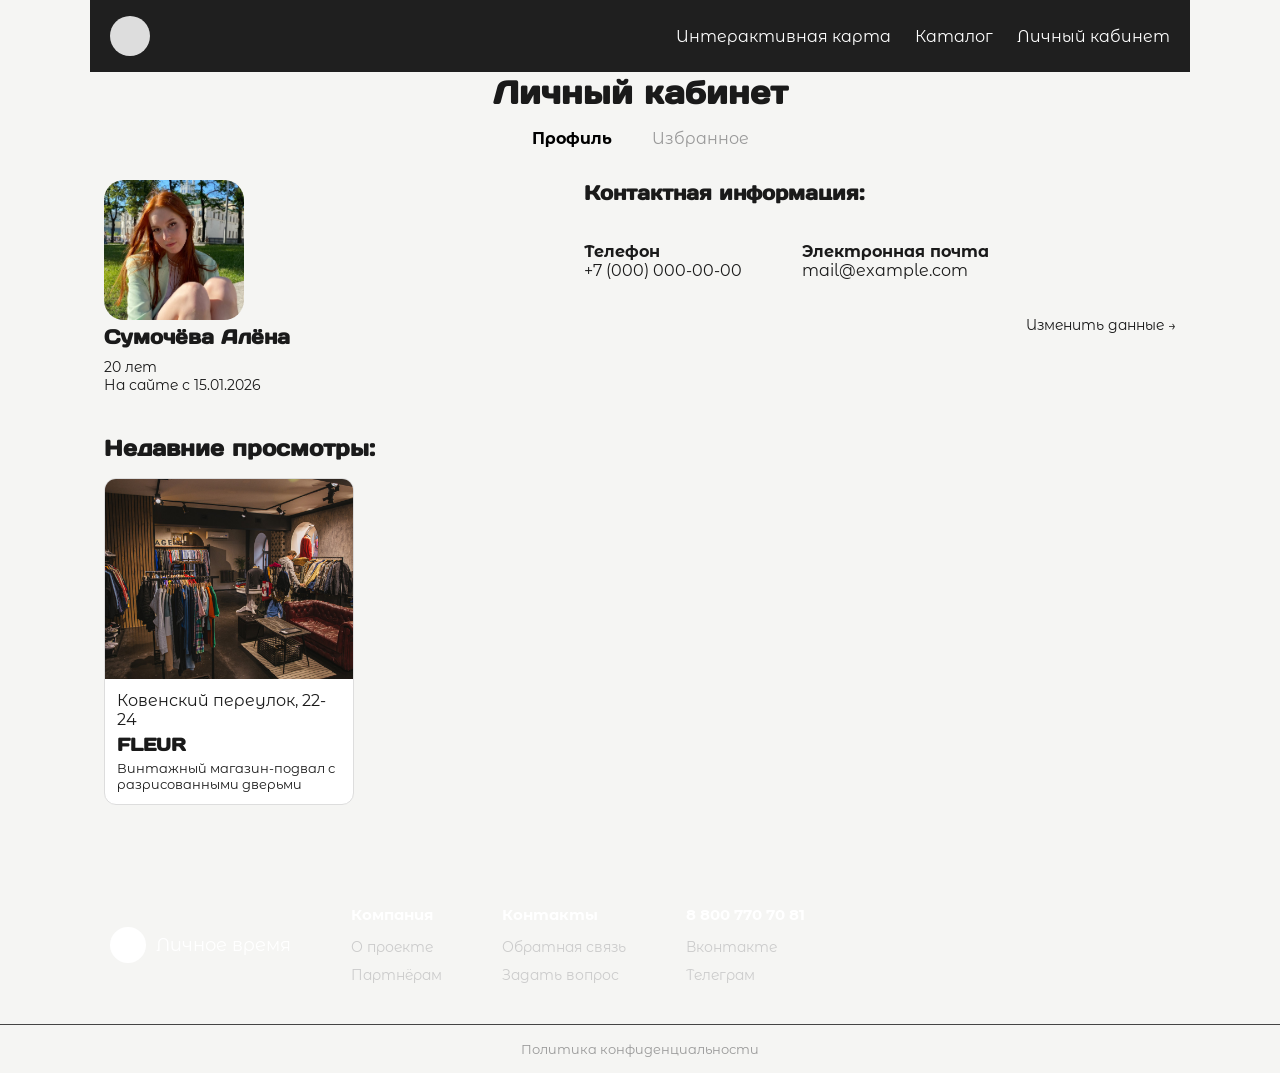
==== lk.html @ d2d65a81 "проект" ====
<!DOCTYPE html>
<html lang="ru">
<head>
    <meta charset="UTF-8">
    <meta name="viewport" content="width=device-width, initial-scale=1.0">
    <title>Лк профиль</title>

    <link rel="preconnect" href="https://fonts.googleapis.com">
    <link rel="preconnect" href="https://fonts.gstatic.com" crossorigin>
    <link href="https://fonts.googleapis.com/css2?family=Days+One&family=Montserrat+Alternates:wght@400;700&display=swap" rel="stylesheet">

    <link rel="stylesheet" href="css/style-lk.css">
</head>

<body>

    <header class="header">
        <div class="headers">
            <a href="index.html" class="header-logo"></a>

            <nav class="navigation">
                <a href="map.html">Интерактивная карта</a>
                <a href="catalog.html">Каталог</a>
                <a href="lk.html">Личный кабинет</a>
            </nav>
        </div>
    </header>

    <div class="container">
        <h1 class="title">Личный кабинет</h1>

        <nav class="tabs">
            <a class="tabs-link tabs-link--active" href="lk.html">Профиль</a>
            <a class="tabs-link" href="favorites.html">Избранное</a>
        </nav>

        <section class="profile">
            <div class="box-user">
                <img class="user-avatar" src="images/16.jpg" alt="">
                <div class="user-info">
                    <div>
                        <h2 class="user-name">Сумочёва Алёна</h2>
                        <p class="user-age">20 лет</p>
                    </div>
                    <p class="user-date">На сайте с 15.01.2026</p>
                </div>
            </div>

            <div class="box-contacts">
                <h2 class="contacts-title">Контактная информация:</h2>
                <div class="contacts-list">
                    <p><b>Телефон</b><br>+7 (000) 000-00-00</p>
                    <p><b>Электронная почта</b><br>mail@example.com</p>
                </div>
                <a class="contacts-edit" href="#">Изменить данные →</a>
            </div>
        </section>

        <h2 class="subtitle">Недавние просмотры:</h2>
        <div class="cards">
            <article class="card">
                <img class="card-img" src="images/8.jpg" alt="fleur">
                <div class="card-body">
                    <span class="card-addres  s">Ковенский переулок, 22-24</span>
                    <h3 class="card-name">Fleur</h3>
                    <p class="card-text">Винтажный магазин-подвал с разрисованными дверьми</p>
                </div>
            </article>
        </div>
    </div>

    <footer class="footer">
        <div class="footers">
            
            <div class="footer-brand">
                <span class="footer-logo"></span>
                <span>Личное время</span>
            </div>

            <div class="footer-col">
                <h4>Компания</h4>
                <a href="#">О проекте</a>
                <a href="#">Партнёрам</a>
            </div>

            <div class="footer-col">
                <h4>Контакты</h4>
                <a href="#">Обратная связь</a>
                <a href="#">Задать вопрос</a>
            </div>

            <div class="footer-col">
                <h4>8 800 770 70 81</h4>
                <a href="#">Вконтакте</a>
                <a href="#">Телеграм</a>
            </div>
        </div>

        <div class="footer-bottom">
            <span>Политика конфиденциальности</span>
        </div>
    </footer>

</body>
---- css/style-lk.css ----
* { box-sizing: border-box; }
body {
  margin: 0;
  background: #f5f5f3;
  color: #1a1a1a;
  font-family: serif;
}
a { color: inherit; text-decoration: none; }
.container {
    max-width: 1200px;
    width: 90%;
    margin: 0 auto; /*центрируем*/
    padding: 0 40px;
}

body {
  font-family: 'Montserrat Alternates', sans-serif; /* весь обычный текст */
}

h1, h2, h3,
.hero__title,
.section-title,
.how__title,
.card__name {
  font-family: 'Days One', sans-serif; /* заголовки */
}


.headers{
    display: flex;
    justify-content: space-between;
    align-items: center;
    max-width: 1100px;
    margin: 0 auto;
    padding: 16px 20px;
    background: #1f1f1f;
}
.header-logo {
    width: 40px;
    height: 40px;
    border-radius: 50%;
    background: #ddd;
}
.navigation { 
    display: flex; 
    gap: 24px; 
}
.navigation a { 
    color: #fff; 
    text-decoration: none; 
}


.main { padding-top: 40px; }
.title {
  margin: 0 0 16px;
  text-align: center;
  font-size: 32px;
}
.subtitle {
  margin: 40px 0 16px;
  font-size: 22px;
}


.tabs {
  display: flex;
  justify-content: center;
  gap: 40px;
  margin-bottom: 32px;
}
.tabs-link { color: #999; }
.tabs-link--active { color: #000; font-weight: bold; }
.profile {
  display: grid;
  grid-template-columns: 1fr 1.3fr;
  gap: 24px;
}
.box {
  padding: 20px;
  border-radius: 20px;
  background: #f4e58a;
}
.user {
  display: flex; 
  gap: 20px; 
}
.user-avatar {
  width: 140px;
  height: 140px;
  border-radius: 20px;
  background: #333;
  object-fit: cover;
}
.user-info {
  display: flex;
  flex-direction: column;
  justify-content: space-between;
}

.user-name { 
    margin: 0 0 8px; 
    font-size: 20px; 
}
.user-age, .user-date { 
    margin: 0; 
    font-size: 14px; 
}
.contacts-title { 
    margin: 0 0 20px; 
    font-size: 20px; 
}
.contacts-list { 
    display: flex; 
    gap: 60px; 
}
.contacts-edit { 
    display: block; 
    margin-top: 20px; 
    text-align: right;
    font-size: 14px; 
}




.cards {
    display: grid;
    grid-template-columns: repeat(4, 1fr);
    gap: 24px;
}
.card {
    border: 1px solid #ddd;
    border-radius: 12px;
    background: #fff;
    overflow: hidden;
}
.card-img {
    display: block;
    width: 100%;
    height: 200px;
    object-fit: cover;
    background: #9a9a9a;
}
.card-body { 
    padding: 12px; 
}
.card-address { 
    font-size: 11px; 
    color: #666; 
}
.card-name { 
    margin: 4px 0; 
    font-size: 18px; 
    text-transform: uppercase; 
}
.card-text { 
    margin: 0; 
    font-size: 13px;
}
.card-title { 
    margin: 0 0 6px;
    font-size: 15px; 
}
.card-price { 
    margin: 0; 
    font-size: 13px; 
}



.footer { 
    background: var(--dark); 
    color: #fff; 
    margin-top: 60px; 
}
.footers {
    display: flex;
    gap: 60px;
    max-width: 1100px;
    margin: 0 auto;
    padding: 40px 20px;
}
.footer-brand { 
    display: flex;
    align-items: center;
    gap: 10px;
    font-size: 18px; 
}
.footer-logo {
    width: 36px;
    height: 36px;
    border-radius: 50%;
    background: #fff;
}
.footer-col { 
    display: flex; 
    flex-direction: column; 
    gap: 10px; 
}
.footer-col h4 { 
    margin: 0 0 4px; 
    font-size: 15px; 
}
.footer-col a { 
    color: #ccc; 
    text-decoration: none; 
    font-size: 14px; 
}
.footer-bottom {
    border-top: 1px solid #444;
    padding: 16px 20px;
    text-align: center;
    font-size: 13px;
    color: #999;
}

@media (min-width: 601px) and (max-width: 1024px) {
  .container {
    padding: 0 20px;
  }
  .cards {
    grid-template-columns: repeat(3, 1fr);
  }
  .contacts-list {
    gap: 30px;
  }
}

@media (max-width: 600px) {
  .header-nav {
    gap: 12px;
    font-size: 13px;
  }
  .tabs {
    gap: 20px;
  }
  .profile {
    grid-template-columns: 1fr;
  }
  .user {
    flex-direction: column;
    text-align: center;
  }
  .contacts-list {
    flex-direction: column;
    gap: 12px;
  }
  .cards {
    grid-template-columns: repeat(2, 1fr);
  }
}
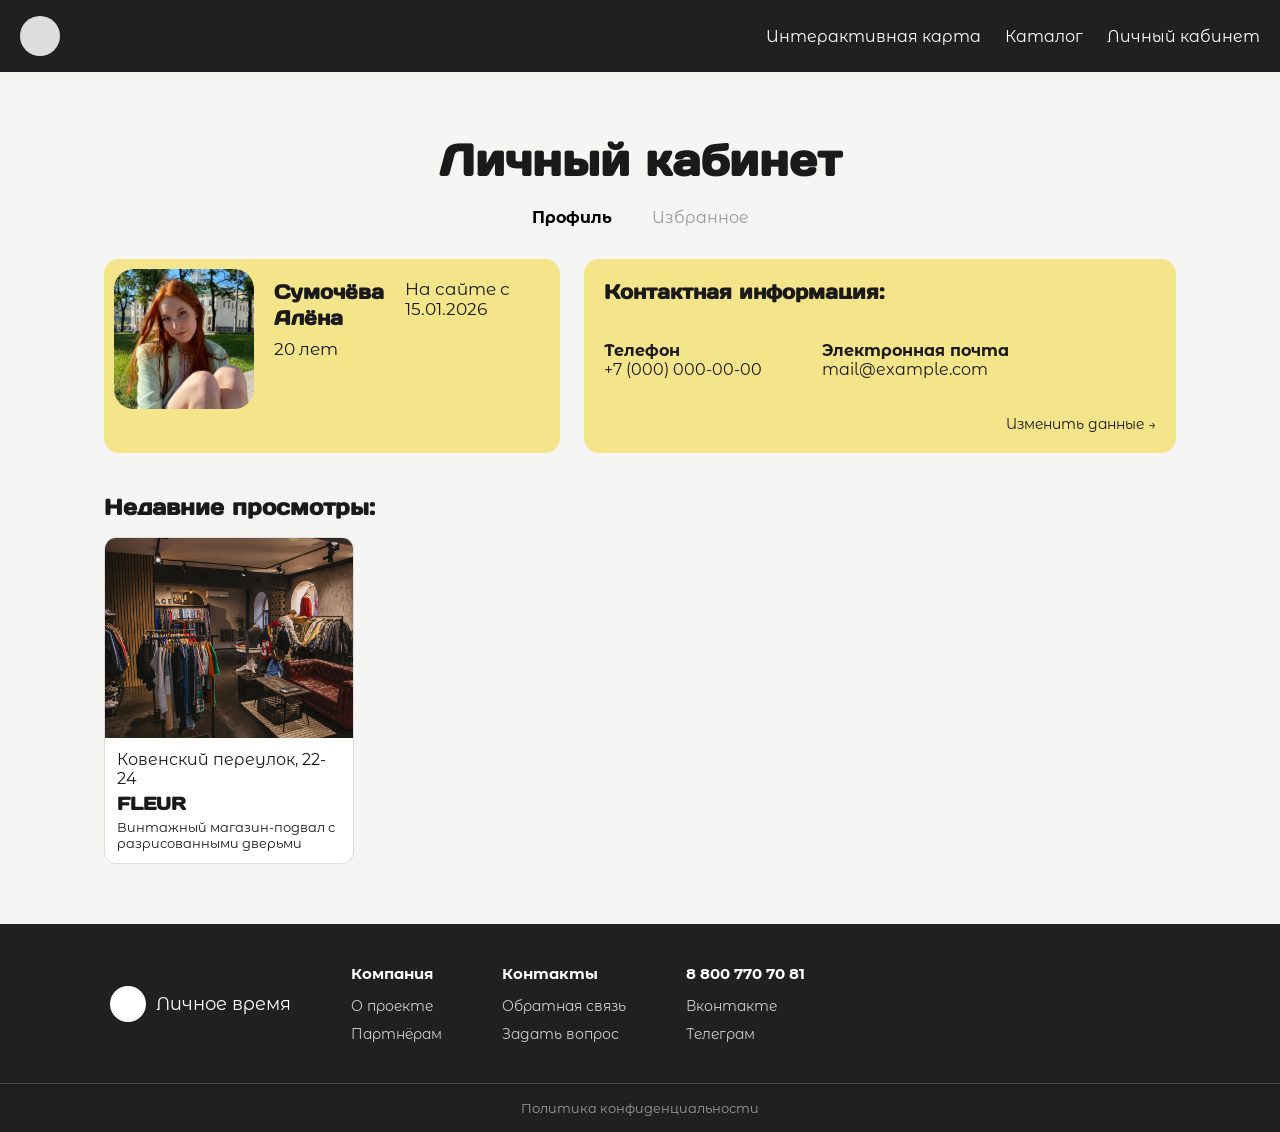
==== commit dd8ea784: "правки" ====
--- a/lk.html
+++ b/lk.html
@@ -27,7 +27,7 @@
     </header>
 
     <div class="container">
-        <h1 class="title">Личный кабинет</h1>
+        <h1 class="section-title">Личный кабинет</h1>
 
         <nav class="tabs">
             <a class="tabs-link tabs-link--active" href="lk.html">Профиль</a>
--- a/css/style-lk.css
+++ b/css/style-lk.css
@@ -18,11 +18,17 @@
 }
 
 h1, h2, h3,
-.hero__title,
+.hero-title,
 .section-title,
-.how__title,
-.card__name {
+.how-title,
+.card-name {
   font-family: 'Days One', sans-serif; /* заголовки */
+}
+.section-title {
+    margin: 0;
+    font-size: 44px;
+    text-align: center;
+    margin: 60px auto 20px;
 }
 
 
@@ -30,10 +36,10 @@
     display: flex;
     justify-content: space-between;
     align-items: center;
-    max-width: 1100px;
+    max-width: auto;
     margin: 0 auto;
     padding: 16px 20px;
-    background: #1f1f1f;
+    background: #202020;
 }
 .header-logo {
     width: 40px;
@@ -79,7 +85,17 @@
 .box {
   padding: 20px;
   border-radius: 20px;
+}
+.box-user {
   background: #f4e58a;
+  border-radius: 15px;
+  display: flex;
+  flex-direction: row;
+}
+.box-contacts {
+  background: #f4e58a;
+  border-radius: 15px;
+  padding: 20px;
 }
 .user {
   display: flex; 
@@ -91,11 +107,13 @@
   border-radius: 20px;
   background: #333;
   object-fit: cover;
+  margin: 10px 0 10px 10px;
 }
 .user-info {
   display: flex;
-  flex-direction: column;
+  flex-direction: row;
   justify-content: space-between;
+  padding: 20px;
 }
 
 .user-name { 
@@ -104,7 +122,7 @@
 }
 .user-age, .user-date { 
     margin: 0; 
-    font-size: 14px; 
+    font-size: 17px; 
 }
 .contacts-title { 
     margin: 0 0 20px; 
@@ -128,6 +146,7 @@
     display: grid;
     grid-template-columns: repeat(4, 1fr);
     gap: 24px;
+
 }
 .card {
     border: 1px solid #ddd;
@@ -170,7 +189,7 @@
 
 
 .footer { 
-    background: var(--dark); 
+    background: #202020; 
     color: #fff; 
     margin-top: 60px; 
 }
